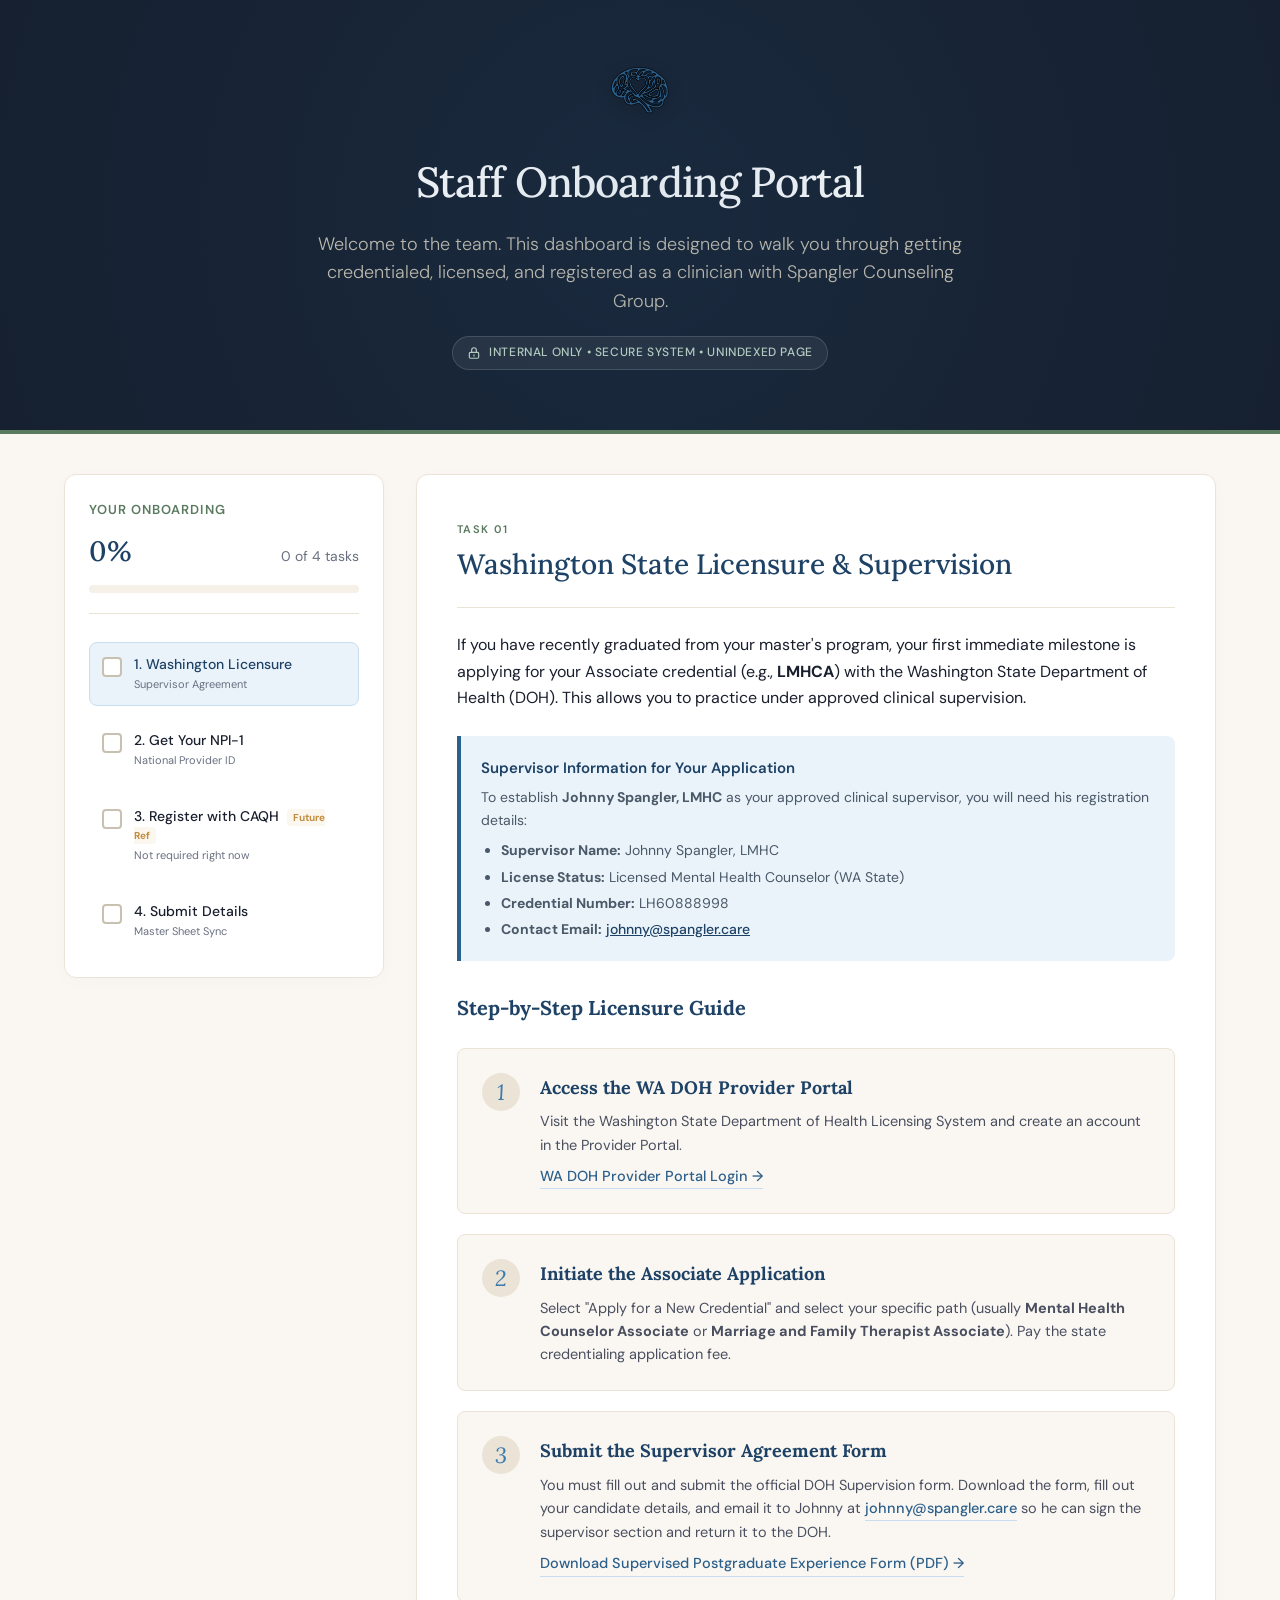
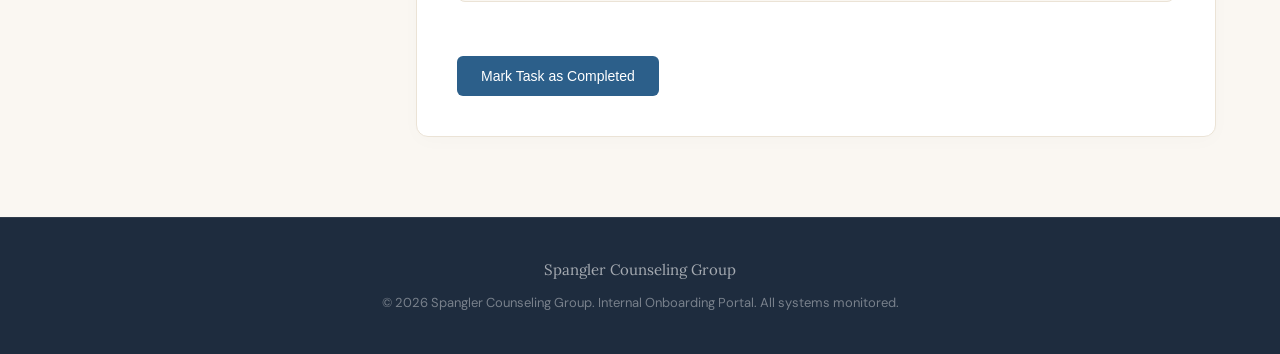
==== onboarding.html @ 7ddcc9dc "Add secure and unindexed internal staff onboarding page" ====
<!DOCTYPE html>
<html lang="en">
<head>
<meta charset="UTF-8">
<meta name="viewport" content="width=device-width, initial-scale=1.0">
<!-- Prevent search engine indexing for privacy and security -->
<meta name="robots" content="noindex, nofollow">
<title>Internal Staff Onboarding | Spangler Counseling Group</title>
<link rel="icon" type="image/png" href="js_logo_transparent.png">
<link href="https://fonts.googleapis.com/css2?family=Lora:ital,wght@0,400;0,500;0,600;1,400;1,500&family=DM+Sans:wght@300;400;500;600;700&display=swap" rel="stylesheet">
<style>
  :root {
    --blue:    #2C5F8A;
    --blue-d:  #1E4266;
    --blue-m:  #3A7AAD;
    --blue-s:  #5A96C2;
    --blue-p:  #C8DDEF;
    --blue-w:  #EAF3FA;
    --cream:   #F5F0E8;
    --cream-d: #EBE3D6;
    --ivory:   #FAF7F2;
    --sage:    #5A7A5F;
    --sage-m:  #7A9E7F;
    --sage-p:  #C4D9C6;
    --sage-w:  #EDF4EE;
    --deep:    #162030;
    --deep-m:  #1E2C3E;
    --ink:     #1A1F2E;
    --chalk:   #F0EBE0;
    --chalk-d: #C8C0B0;
    
    --success: #4E8752;
    --success-bg: #EAF2EB;
    --warning: #C28C3E;
    --warning-bg: #FCF7EE;
  }

  *, *::before, *::after { box-sizing: border-box; margin: 0; padding: 0; }
  html { scroll-behavior: smooth; }

  body {
    font-family: 'DM Sans', sans-serif;
    background: var(--ivory);
    color: var(--ink);
    line-height: 1.65;
    font-size: 16px;
    -webkit-font-smoothing: antialiased;
  }

  /* ─── HEADER ─── */
  header {
    background: var(--deep);
    color: #fff;
    padding: 60px 24px;
    text-align: center;
    position: relative;
    overflow: hidden;
    border-bottom: 4px solid var(--sage);
  }

  .header-bg {
    position: absolute;
    top: 0; left: 0; width: 100%; height: 100%;
    background: radial-gradient(circle at 50% 50%, rgba(44, 95, 138, 0.15), transparent);
    pointer-events: none;
  }

  .header-logo {
    width: 60px;
    height: 60px;
    object-fit: contain;
    margin-bottom: 20px;
    filter: drop-shadow(0 4px 8px rgba(0,0,0,0.2));
  }

  .header-title {
    font-family: 'Lora', serif;
    font-size: clamp(28px, 4vw, 42px);
    font-weight: 500;
    margin-bottom: 12px;
    letter-spacing: -0.02em;
  }

  .header-subtitle {
    font-size: clamp(15px, 2vw, 18px);
    font-weight: 300;
    color: var(--chalk-d);
    max-width: 650px;
    margin: 0 auto;
    line-height: 1.6;
  }

  .security-badge {
    display: inline-flex;
    align-items: center;
    gap: 8px;
    background: rgba(255,255,255,0.07);
    border: 1px solid rgba(255,255,255,0.15);
    padding: 6px 14px;
    border-radius: 30px;
    font-size: 12px;
    font-weight: 500;
    color: var(--sage-p);
    margin-top: 20px;
    letter-spacing: 0.05em;
  }

  /* ─── CONTAINER & GRID ─── */
  .container {
    max-width: 1200px;
    margin: 40px auto;
    padding: 0 24px;
    display: grid;
    grid-template-columns: 320px 1fr;
    gap: 32px;
    align-items: start;
  }

  /* ─── SIDEBAR / DASHBOARD ─── */
  .sidebar {
    background: #fff;
    border: 1px solid var(--cream-d);
    border-radius: 12px;
    padding: 24px;
    position: sticky;
    top: 32px;
    box-shadow: 0 4px 20px rgba(0,0,0,0.02);
  }

  .progress-section {
    margin-bottom: 28px;
    padding-bottom: 20px;
    border-bottom: 1px solid var(--cream-d);
  }

  .progress-title {
    font-size: 13px;
    font-weight: 600;
    text-transform: uppercase;
    letter-spacing: 0.08em;
    color: var(--sage);
    margin-bottom: 8px;
  }

  .progress-metrics {
    display: flex;
    justify-content: space-between;
    align-items: baseline;
    margin-bottom: 10px;
  }

  .progress-percent {
    font-size: 28px;
    font-family: 'Lora', serif;
    font-weight: 500;
    color: var(--blue-d);
  }

  .progress-ratio {
    font-size: 14px;
    color: #6A7080;
  }

  .progress-bar-container {
    height: 8px;
    background: var(--cream);
    border-radius: 4px;
    overflow: hidden;
  }

  .progress-bar-fill {
    height: 100%;
    width: 0%;
    background: var(--success);
    border-radius: 4px;
    transition: width 0.4s cubic-bezier(0.4, 0, 0.2, 1);
  }

  /* ─── CHECKLIST ITEMS ─── */
  .task-list {
    list-style: none;
    display: flex;
    flex-direction: column;
    gap: 12px;
  }

  .task-item {
    display: flex;
    align-items: flex-start;
    gap: 12px;
    padding: 12px;
    border-radius: 8px;
    cursor: pointer;
    transition: all 0.2s ease;
    border: 1px solid transparent;
  }

  .task-item:hover {
    background: var(--ivory);
    border-color: var(--cream-d);
  }

  .task-item.active {
    background: var(--blue-w);
    border-color: var(--blue-p);
  }

  .task-checkbox {
    width: 20px;
    height: 20px;
    border-radius: 4px;
    border: 2px solid var(--chalk-d);
    display: flex;
    align-items: center;
    justify-content: center;
    margin-top: 2px;
    flex-shrink: 0;
    transition: all 0.2s ease;
    background: #fff;
  }

  .task-item.completed .task-checkbox {
    background: var(--success);
    border-color: var(--success);
  }

  .task-checkbox::after {
    content: '';
    width: 5px;
    height: 9px;
    border: solid white;
    border-width: 0 2px 2px 0;
    transform: rotate(45deg) scale(0);
    transition: transform 0.2s ease;
  }

  .task-item.completed .task-checkbox::after {
    transform: rotate(45deg) scale(1);
  }

  .task-info {
    display: flex;
    flex-direction: column;
  }

  .task-name {
    font-size: 14px;
    font-weight: 500;
    color: var(--ink);
    line-height: 1.3;
  }

  .task-item.active .task-name {
    color: var(--blue-d);
  }

  .task-meta {
    font-size: 11px;
    color: #6A7080;
    margin-top: 2px;
  }

  /* ─── MAIN CONTENT ─── */
  main {
    display: flex;
    flex-direction: column;
    gap: 24px;
  }

  .content-card {
    background: #fff;
    border: 1px solid var(--cream-d);
    border-radius: 12px;
    padding: 40px;
    box-shadow: 0 4px 20px rgba(0,0,0,0.02);
    display: none;
    animation: fadeIn 0.4s ease-out;
  }

  .content-card.active {
    display: block;
  }

  @keyframes fadeIn {
    from { opacity: 0; transform: translateY(12px); }
    to { opacity: 1; transform: translateY(0); }
  }

  .card-header {
    border-bottom: 1px solid var(--cream-d);
    padding-bottom: 20px;
    margin-bottom: 24px;
  }

  .card-eyebrow {
    font-size: 11px;
    font-weight: 600;
    letter-spacing: 0.12em;
    text-transform: uppercase;
    color: var(--sage);
    margin-bottom: 8px;
  }

  .card-title {
    font-family: 'Lora', serif;
    font-size: 28px;
    font-weight: 500;
    color: var(--blue-d);
  }

  .btn-complete-task {
    display: inline-flex;
    align-items: center;
    gap: 8px;
    background: var(--blue);
    color: white;
    border: none;
    padding: 12px 24px;
    border-radius: 6px;
    font-size: 14px;
    font-weight: 500;
    cursor: pointer;
    transition: all 0.2s ease;
    margin-top: 30px;
  }

  .btn-complete-task:hover {
    background: var(--blue-d);
  }

  .btn-complete-task.completed {
    background: var(--success);
  }

  /* ─── BLOCKS & ALERTS ─── */
  .alert-box {
    background: var(--warning-bg);
    border-left: 4px solid var(--warning);
    padding: 20px;
    border-radius: 0 8px 8px 0;
    margin: 24px 0;
  }

  .alert-title {
    font-size: 15px;
    font-weight: 600;
    color: var(--blue-d);
    margin-bottom: 6px;
    display: flex;
    align-items: center;
    gap: 8px;
  }

  .alert-body {
    font-size: 14px;
    color: #5A6070;
    line-height: 1.6;
  }

  .info-box {
    background: var(--blue-w);
    border-left: 4px solid var(--blue);
    padding: 20px;
    border-radius: 0 8px 8px 0;
    margin: 24px 0;
  }

  .info-title {
    font-size: 15px;
    font-weight: 600;
    color: var(--blue-d);
    margin-bottom: 6px;
  }

  .info-body {
    font-size: 14px;
    color: #4A5868;
    line-height: 1.6;
  }

  /* ─── STEP BY STEP GUIDES ─── */
  .guide-step-list {
    margin: 24px 0;
    display: flex;
    flex-direction: column;
    gap: 20px;
  }

  .guide-step {
    display: flex;
    gap: 20px;
    background: var(--ivory);
    border: 1px solid var(--cream-d);
    padding: 24px;
    border-radius: 8px;
  }

  .guide-num {
    font-family: 'Lora', serif;
    font-size: 22px;
    font-style: italic;
    color: var(--blue-m);
    line-height: 1;
    background: var(--cream-d);
    width: 38px;
    height: 38px;
    border-radius: 50%;
    display: flex;
    align-items: center;
    justify-content: center;
    flex-shrink: 0;
  }

  .guide-content h4 {
    font-family: 'Lora', serif;
    font-size: 18px;
    color: var(--blue-d);
    margin-bottom: 8px;
  }

  .guide-content p {
    font-size: 14.5px;
    color: #4A4F60;
    line-height: 1.6;
  }

  .guide-content ul {
    margin-top: 10px;
    margin-left: 20px;
    font-size: 14px;
    color: #4A4F60;
    display: flex;
    flex-direction: column;
    gap: 4px;
  }

  .external-link {
    display: inline-flex;
    align-items: center;
    gap: 4px;
    color: var(--blue);
    font-weight: 500;
    text-decoration: none;
    border-bottom: 1px solid var(--blue-p);
    transition: all 0.2s ease;
  }

  .external-link:hover {
    color: var(--blue-d);
    border-color: var(--blue-d);
  }

  /* ─── CREDENTIALS FORM ─── */
  .onboarding-form {
    display: flex;
    flex-direction: column;
    gap: 20px;
    max-width: 600px;
    margin-top: 24px;
  }

  .form-group {
    display: flex;
    flex-direction: column;
    gap: 6px;
  }

  .form-group label {
    font-size: 12px;
    font-weight: 600;
    text-transform: uppercase;
    letter-spacing: 0.06em;
    color: var(--sage);
  }

  .form-group input {
    background: var(--ivory);
    border: 1px solid var(--cream-d);
    border-radius: 6px;
    padding: 12px 16px;
    font-family: 'DM Sans', sans-serif;
    font-size: 15px;
    color: var(--ink);
    outline: none;
    transition: all 0.2s ease;
  }

  .form-group input:focus {
    border-color: var(--blue);
    background: #fff;
    box-shadow: 0 0 0 3px rgba(44, 95, 138, 0.08);
  }

  .form-group input::placeholder {
    color: #A0A5B5;
  }

  .submit-btn {
    background: var(--blue);
    color: white;
    border: none;
    padding: 14px 28px;
    border-radius: 6px;
    font-size: 15px;
    font-weight: 600;
    cursor: pointer;
    transition: background 0.2s ease;
    align-self: flex-start;
    margin-top: 10px;
  }

  .submit-btn:hover {
    background: var(--blue-d);
  }

  .submit-btn:disabled {
    opacity: 0.6;
    cursor: not-allowed;
  }

  .form-note {
    font-size: 12px;
    color: #6A7080;
    margin-top: 4px;
    line-height: 1.5;
  }

  /* ─── FOOTER ─── */
  footer {
    background: var(--deep-m);
    color: rgba(255,255,255,0.4);
    padding: 40px 24px;
    text-align: center;
    border-top: 1px solid rgba(255,255,255,0.08);
    margin-top: 80px;
    font-size: 13px;
  }

  /* ─── RESPONSIVE ─── */
  @media (max-width: 900px) {
    .container {
      grid-template-columns: 1fr;
    }
    .sidebar {
      position: relative;
      top: 0;
    }
  }

  @media (max-width: 600px) {
    .content-card {
      padding: 24px;
    }
    .guide-step {
      flex-direction: column;
      gap: 12px;
    }
    .guide-num {
      width: 32px;
      height: 32px;
      font-size: 18px;
    }
  }
</style>
</head>
<body>

<!-- ─── HEADER ─── -->
<header>
  <div class="header-bg"></div>
  <a href="index.html" style="text-decoration:none; display:inline-block;">
    <img class="header-logo" src="js_logo_transparent_outlined.png" alt="Spangler Counseling Group Logo">
  </a>
  <h1 class="header-title">Staff Onboarding Portal</h1>
  <p class="header-subtitle">Welcome to the team. This dashboard is designed to walk you through getting credentialed, licensed, and registered as a clinician with Spangler Counseling Group.</p>
  <div class="security-badge">
    <svg style="width: 14px; height: 14px;" fill="none" stroke="currentColor" viewBox="0 0 24 24" xmlns="http://www.w3.org/2000/svg">
      <path stroke-linecap="round" stroke-linejoin="round" stroke-width="2" d="M12 15v2m-6 4h12a2 2 0 002-2v-6a2 2 0 00-2-2H6a2 2 0 00-2 2v6a2 2 0 002 2zm10-10V7a4 4 0 00-8 0v4h8z"></path>
    </svg>
    INTERNAL ONLY • SECURE SYSTEM • UNINDEXED PAGE
  </div>
</header>

<!-- ─── CONTAINER ─── -->
<div class="container">

  <!-- ─── SIDEBAR / CHECKLIST ─── -->
  <aside class="sidebar">
    <div class="progress-section">
      <h3 class="progress-title">Your Onboarding</h3>
      <div class="progress-metrics">
        <span class="progress-percent" id="progress-percent">0%</span>
        <span class="progress-ratio" id="progress-ratio">0 of 4 tasks</span>
      </div>
      <div class="progress-bar-container">
        <div class="progress-bar-fill" id="progress-bar-fill"></div>
      </div>
    </div>

    <ul class="task-list">
      <li class="task-item active" id="task-item-1" onclick="switchTab(1)">
        <div class="task-checkbox"></div>
        <div class="task-info">
          <span class="task-name">1. Washington Licensure</span>
          <span class="task-meta">Supervisor Agreement</span>
        </div>
      </li>
      <li class="task-item" id="task-item-2" onclick="switchTab(2)">
        <div class="task-checkbox"></div>
        <div class="task-info">
          <span class="task-name">2. Get Your NPI-1</span>
          <span class="task-meta">National Provider ID</span>
        </div>
      </li>
      <li class="task-item" id="task-item-3" onclick="switchTab(3)">
        <div class="task-checkbox"></div>
        <div class="task-info">
          <span class="task-name">3. Register with CAQH <span style="font-size: 10px; color: var(--warning); font-weight: bold; background: var(--warning-bg); padding: 2px 6px; border-radius: 4px; margin-left: 4px;">Future Ref</span></span>
          <span class="task-meta">Not required right now</span>
        </div>
      </li>
      <li class="task-item" id="task-item-4" onclick="switchTab(4)">
        <div class="task-checkbox"></div>
        <div class="task-info">
          <span class="task-name">4. Submit Details</span>
          <span class="task-meta">Master Sheet Sync</span>
        </div>
      </li>
    </ul>
  </aside>

  <!-- ─── MAIN CONTENT CARDS ─── -->
  <main>
    
    <!-- CARD 1: WASHINGTON STATE LICENSURE -->
    <section class="content-card active" id="content-card-1">
      <div class="card-header">
        <span class="card-eyebrow">Task 01</span>
        <h2 class="card-title">Washington State Licensure & Supervision</h2>
      </div>

      <p style="margin-bottom: 20px;">If you have recently graduated from your master's program, your first immediate milestone is applying for your Associate credential (e.g., <strong>LMHCA</strong>) with the Washington State Department of Health (DOH). This allows you to practice under approved clinical supervision.</p>

      <div class="info-box">
        <h4 class="info-title">Supervisor Information for Your Application</h4>
        <div class="info-body">
          <p style="margin-bottom: 8px;">To establish <strong>Johnny Spangler, LMHC</strong> as your approved clinical supervisor, you will need his registration details:</p>
          <ul style="margin-left: 20px; display: flex; flex-direction: column; gap: 4px;">
            <li><strong>Supervisor Name:</strong> Johnny Spangler, LMHC</li>
            <li><strong>License Status:</strong> Licensed Mental Health Counselor (WA State)</li>
            <li><strong>Credential Number:</strong> LH60888998</li>
            <li><strong>Contact Email:</strong> <a href="mailto:johnny@spangler.care" style="color: var(--blue-d); font-weight: 500;">johnny@spangler.care</a></li>
          </ul>
        </div>
      </div>

      <h3 style="font-family: 'Lora', serif; font-size: 20px; margin-top: 30px; margin-bottom: 12px; color: var(--blue-d);">Step-by-Step Licensure Guide</h3>
      
      <div class="guide-step-list">
        <div class="guide-step">
          <div class="guide-num">1</div>
          <div class="guide-content">
            <h4>Access the WA DOH Provider Portal</h4>
            <p>Visit the Washington State Department of Health Licensing System and create an account in the Provider Portal.</p>
            <p style="margin-top: 8px;"><a href="https://fortress.wa.gov/doh/providerportal/" target="_blank" class="external-link">WA DOH Provider Portal Login &rarr;</a></p>
          </div>
        </div>

        <div class="guide-step">
          <div class="guide-num">2</div>
          <div class="guide-content">
            <h4>Initiate the Associate Application</h4>
            <p>Select "Apply for a New Credential" and select your specific path (usually <strong>Mental Health Counselor Associate</strong> or <strong>Marriage and Family Therapist Associate</strong>). Pay the state credentialing application fee.</p>
          </div>
        </div>

        <div class="guide-step">
          <div class="guide-num">3</div>
          <div class="guide-content">
            <h4>Submit the Supervisor Agreement Form</h4>
            <p>You must fill out and submit the official DOH Supervision form. Download the form, fill out your candidate details, and email it to Johnny at <a href="mailto:johnny@spangler.care" class="external-link">johnny@spangler.care</a> so he can sign the supervisor section and return it to the DOH.</p>
            <p style="margin-top: 8px;"><a href="https://www.doh.wa.gov/Portals/1/Documents/Pubs/670137.pdf" target="_blank" class="external-link">Download Supervised Postgraduate Experience Form (PDF) &rarr;</a></p>
          </div>
        </div>
      </div>

      <button class="btn-complete-task" onclick="toggleTaskCompletion(1)" id="btn-complete-1">Mark Task as Completed</button>
    </section>

    <!-- CARD 2: GET YOUR NPI-1 -->
    <section class="content-card" id="content-card-2">
      <div class="card-header">
        <span class="card-eyebrow">Task 02</span>
        <h2 class="card-title">Applying for your NPI-1 Number</h2>
      </div>

      <p style="margin-bottom: 20px;">The <strong>National Provider Identifier (NPI)</strong> is a unique 10-digit identification number issued by the federal government (CMS) to healthcare providers. As an individual therapist, you need an <strong>NPI Type 1 (Individual)</strong> number. This number stays with you throughout your entire career and is required by HIPAA for all insurance billing, records, and credentialing systems.</p>

      <div class="alert-box">
        <h4 class="alert-title">
          <svg style="width: 18px; height: 18px; color: var(--warning);" fill="none" stroke="currentColor" viewBox="0 0 24 24" xmlns="http://www.w3.org/2000/svg">
            <path stroke-linecap="round" stroke-linejoin="round" stroke-width="2" d="M12 9v2m0 4h.01m-6.938 4h13.856c1.54 0 2.502-1.667 1.732-3L13.732 4c-.77-1.333-2.694-1.333-3.464 0L3.34 16c-.77 1.333.192 3 1.732 3z"></path>
          </svg>
          Taxonomy Code for Mental Health Associates
        </h4>
        <p class="alert-body">During the application, you will be asked to select your Provider Taxonomy. For most graduates entering associate counseling, the standard taxonomy code is <strong>101YM0800X</strong> (Mental Health Counselor) or <strong>106H00000X</strong> (Marriage & Family Therapist).</p>
      </div>

      <h3 style="font-family: 'Lora', serif; font-size: 20px; margin-top: 30px; margin-bottom: 12px; color: var(--blue-d);">Step-by-Step NPI-1 Guide</h3>
      
      <div class="guide-step-list">
        <div class="guide-step">
          <div class="guide-num">1</div>
          <div class="guide-content">
            <h4>Create an NPPES Account</h4>
            <p>Visit the National Plan and Provider Enumeration System (NPPES) website. Create an I&A (Identity & Access) account to login.</p>
            <p style="margin-top: 8px;"><a href="https://nppes.cms.hhs.gov/" target="_blank" class="external-link">Go to the NPPES Portal &rarr;</a></p>
          </div>
        </div>

        <div class="guide-step">
          <div class="guide-num">2</div>
          <div class="guide-content">
            <h4>Apply for an Individual NPI</h4>
            <p>Select "Apply for an NPI for myself (Type 1 Individual Provider)". Follow the application pages: enter your legal name, social security number, contact details, and graduation/practice location.</p>
          </div>
        </div>

        <div class="guide-step">
          <div class="guide-num">3</div>
          <div class="guide-content">
            <h4>Enter Practice Information & Taxonomy</h4>
            <p>Use your residential or private office address for mailing details. Select the appropriate Counselor/Therapist taxonomy code and link it to your pending or active Washington state license.</p>
          </div>
        </div>

        <div class="guide-step">
          <div class="guide-num">4</div>
          <div class="guide-content">
            <h4>Receive & Save Your NPI-1</h4>
            <p>Once submitted, CMS usually issues your 10-digit NPI via email within 24 to 48 hours. Keep this email safe, as you will need to input the NPI on Task 4.</p>
          </div>
        </div>
      </div>

      <button class="btn-complete-task" onclick="toggleTaskCompletion(2)" id="btn-complete-2">Mark Task as Completed</button>
    </section>

    <!-- CARD 3: REGISTER WITH CAQH -->
    <section class="content-card" id="content-card-3">
      <div class="card-header">
        <span class="card-eyebrow" style="color: var(--warning); font-weight: bold;">Task 03 • FUTURE REFERENCE ONLY</span>
        <h2 class="card-title">Setting Up Your CAQH ProView Profile <span style="font-size: 14px; color: var(--warning); background: var(--warning-bg); border: 1px solid var(--warning); padding: 4px 10px; border-radius: 20px; font-family: 'DM Sans', sans-serif; font-weight: 600; vertical-align: middle; margin-left: 8px;">Not Required Yet</span></h2>
      </div>

      <div class="alert-box" style="margin-top: 0; background: var(--warning-bg); border-left: 4px solid var(--warning);">
        <h4 class="alert-title" style="color: var(--blue-d);">
          <svg style="width: 18px; height: 18px; color: var(--warning);" fill="none" stroke="currentColor" viewBox="0 0 24 24" xmlns="http://www.w3.org/2000/svg">
            <path stroke-linecap="round" stroke-linejoin="round" stroke-width="2" d="M13 16h-1v-4h-1m1-4h.01M21 12a9 9 0 11-18 0 9 9 0 0118 0z"></path>
          </svg>
          Important Note: Not Required for Onboarding Right Now
        </h4>
        <p class="alert-body" style="font-weight: 500;">
          Spangler Counseling Group is <strong>not currently set up to accept commercial insurance</strong>. Consequently, registering with CAQH is <strong>not required</strong> to start your employment and is provided here purely for future reference. You do not need to perform these steps today.
        </p>
      </div>

      <p style="margin-bottom: 20px;">When the practice expands to accept insurance panels in the future, <strong>CAQH (Council for Affordable Quality Healthcare)</strong> will be used as our secure online database for credentialing. It allows you to enter your background, transcripts, licenses, and references once, which insurance carriers then use to verify your credentials.</p>

      <div class="info-box">
        <h4 class="info-title">Why CAQH Will Be Used in the Future</h4>
        <p class="info-body">When we transition to an insurance model, we will use your CAQH profile to add you to panels (such as Premera, Regence, Kaiser, and Optum). We are keeping this guide here so you have a seamless, step-by-step walkthrough ready to go when that day comes.</p>
      </div>

      <h3 style="font-family: 'Lora', serif; font-size: 20px; margin-top: 30px; margin-bottom: 12px; color: var(--blue-d);">Future Reference: Step-by-Step CAQH Setup</h3>
      
      <div class="guide-step-list">
        <div class="guide-step">
          <div class="guide-num">1</div>
          <div class="guide-content">
            <h4>Register for a CAQH ProView Account</h4>
            <p>Register as a new provider on the CAQH ProView portal. You will need your active State License Number or your newly received NPI-1 to initialize registration.</p>
            <p style="margin-top: 8px;"><a href="https://proview.caqh.org/" target="_blank" class="external-link">Go to CAQH ProView Portal &rarr;</a></p>
          </div>
        </div>

        <div class="guide-step">
          <div class="guide-num">2</div>
          <div class="guide-content">
            <h4>Complete the Core Profile Modules</h4>
            <p>Fill out all biographical details, clinical education history, active licenses, insurance certifications, and CV details. This is detailed and can take up to an hour.</p>
          </div>
        </div>

        <div class="guide-step">
          <div class="guide-num">3</div>
          <div class="guide-content">
            <h4>Upload Required Documents</h4>
            <p>Upload clean PDF copies of your graduation diploma/transcripts, Washington State associate counselor license certificate, professional liability insurance certificate, and a signed W9 form.</p>
          </div>
        </div>

        <div class="guide-step">
          <div class="guide-num">4</div>
          <div class="guide-content">
            <h4>Authorize Spangler Counseling Group</h4>
            <p>Navigate to the "Authorize" tab within your CAQH dashboard. Make sure you set permissions to **Global Authorization** or specifically search and authorize **Spangler Counseling Group** so we can access your credentials for paneling.</p>
          </div>
        </div>
      </div>

      <button class="btn-complete-task" onclick="toggleTaskCompletion(3)" id="btn-complete-3">Mark Task as Completed</button>
    </section>

    <!-- CARD 4: SUBMIT DETAILS FORM -->
    <section class="content-card" id="content-card-4">
      <div class="card-header">
        <span class="card-eyebrow">Task 04</span>
        <h2 class="card-title">Submit Onboarding Credentials</h2>
      </div>

      <p style="margin-bottom: 20px;">Once you have completed your state licensure, received your 10-digit NPI-1 number, and activated your CAQH ProView profile, submit the secure form below. This will automatically synchronize your credentials into our private Master Google Sheet and alert Johnny to begin the paneling process.</p>

      <form class="onboarding-form" id="scg-onboarding-form" method="POST" action="https://script.google.com/macros/s/AKfycbzWDhfYhBp_wqY8pS34EWLqQmq2_DiiFU0PKb_RvD40ob7PkkZTkLEq3wqzoT3qkLE/exec" target="hidden_iframe">
        <!-- Hidden iframe to capture redirect and run smooth feedback -->
        <iframe name="hidden_iframe" id="hidden_iframe" style="display:none;"></iframe>
        
        <!-- Standard inputs mapping gracefully to Google Sheet fields -->
        <input type="hidden" name="role" value="Onboarding">
        <input type="hidden" name="who" value="Staff Member">
        
        <div style="display: grid; grid-template-columns: 1fr 1fr; gap: 16px;">
          <div class="form-group">
            <label for="fname">First Name</label>
            <input type="text" id="fname" name="fname" placeholder="Your first name" required>
          </div>
          <div class="form-group">
            <label for="lname">Last Name</label>
            <input type="text" id="lname" name="lname" placeholder="Your last name" required>
          </div>
        </div>

        <div style="display: grid; grid-template-columns: 1fr 1fr; gap: 16px;">
          <div class="form-group">
            <label for="email">Internal Email</label>
            <input type="email" id="email" name="email" placeholder="name@spangler.care" required>
          </div>
          <div class="form-group">
            <label for="phone">Phone Number</label>
            <input type="tel" id="phone" name="phone" placeholder="(206) 000-0000" required>
          </div>
        </div>

        <div class="form-group">
          <label for="license_num">Washington State License / Credential Number</label>
          <input type="text" id="license_num" name="license_num" placeholder="e.g. MC61234567" required>
        </div>

        <div style="display: grid; grid-template-columns: 1fr 1fr; gap: 16px;">
          <div class="form-group">
            <label for="npi_num">NPI-1 Number (10 digits)</label>
            <input type="text" id="npi_num" name="npi_num" placeholder="e.g. 1982736450" pattern="\d{10}" title="NPI-1 must be exactly 10 digits" required>
          </div>
          <div class="form-group">
            <label for="caqh_num">CAQH Number (8 digits) — <span style="color: var(--warning); text-transform: none;">Optional / Future Ref</span></label>
            <input type="text" id="caqh_num" name="caqh_num" placeholder="e.g. 10293847 (Leave blank if none)" pattern="\d{8}" title="CAQH Number must be exactly 8 digits">
          </div>
        </div>

        <!-- Packed payload field sent to message column so existing standard sheet columns parse it natively -->
        <input type="hidden" id="message" name="message" value="">

        <button class="submit-btn" type="submit" id="submit-btn">Submit Credentials Form</button>
        <p class="form-note">By submitting, you certify that the information provided is accurate. Leave the CAQH field blank as we are not currently set up to take insurance.</p>
      </form>
    </section>

  </main>
</div>

<!-- ─── FOOTER ─── -->
<footer>
  <p style="font-family:'Lora',serif; font-size:15px; color:rgba(255,255,255,0.6); margin-bottom:10px;">Spangler Counseling Group</p>
  <p>&copy; 2026 Spangler Counseling Group. Internal Onboarding Portal. All systems monitored.</p>
</footer>

<script>
  // Onboarding Checklist State
  const tasks = {
    1: false,
    2: false,
    3: false,
    4: false
  };

  // Load state from local storage if available
  document.addEventListener('DOMContentLoaded', () => {
    const savedState = localStorage.getItem('scg_onboarding_tasks');
    if (savedState) {
      const parsed = JSON.parse(savedState);
      Object.keys(parsed).forEach(key => {
        tasks[key] = parsed[key];
        updateTaskUI(parseInt(key));
      });
      updateProgressBar();
    }
  });

  // Switch between tabs
  function switchTab(tabIndex) {
    document.querySelectorAll('.task-item').forEach(item => item.classList.remove('active'));
    document.querySelectorAll('.content-card').forEach(card => card.classList.remove('active'));

    document.getElementById(`task-item-${tabIndex}`).classList.add('active');
    document.getElementById(`content-card-${tabIndex}`).classList.add('active');
    
    // Smooth scroll to top of card on smaller devices
    if (window.innerWidth <= 900) {
      document.getElementById(`content-card-${tabIndex}`).scrollIntoView({ behavior: 'smooth', block: 'start' });
    }
  }

  // Toggle Task Completion State
  function toggleTaskCompletion(index) {
    tasks[index] = !tasks[index];
    localStorage.setItem('scg_onboarding_tasks', JSON.stringify(tasks));
    
    updateTaskUI(index);
    updateProgressBar();

    // Auto-advance to the next task to keep them moving
    if (tasks[index] && index < 4) {
      setTimeout(() => {
        switchTab(index + 1);
      }, 600);
    }
  }

  function updateTaskUI(index) {
    const taskItem = document.getElementById(`task-item-${index}`);
    const btn = document.getElementById(`btn-complete-${index}`);

    if (tasks[index]) {
      taskItem.classList.add('completed');
      if (btn) {
        btn.textContent = 'Task Completed ✓';
        btn.classList.add('completed');
      }
    } else {
      taskItem.classList.remove('completed');
      if (btn) {
        btn.textContent = 'Mark Task as Completed';
        btn.classList.remove('completed');
      }
    }
  }

  // Update dynamic progress tracking dashboard
  function updateProgressBar() {
    const total = Object.keys(tasks).length;
    const completed = Object.values(tasks).filter(Boolean).length;
    const percentage = Math.round((completed / total) * 100);

    document.getElementById('progress-percent').textContent = `${percentage}%`;
    document.getElementById('progress-ratio').textContent = `${completed} of ${total} tasks`;
    document.getElementById('progress-bar-fill').style.width = `${percentage}%`;
  }

  // Premium Form Submission Handling via Hidden Iframe (Timed Transition)
  document.getElementById('scg-onboarding-form').addEventListener('submit', function(e) {
    const form = this;
    const btn = document.getElementById('submit-btn');

    // Build standard packed string inside the 'message' field so it is recorded in the spreadsheet
    const license = document.getElementById('license_num').value;
    const npi = document.getElementById('npi_num').value;
    const caqh = document.getElementById('caqh_num').value;
    document.getElementById('message').value = `ONBOARDING DETAILS: License Number: ${license} | NPI-1: ${npi} | CAQH Number: ${caqh}`;

    btn.disabled = true;
    btn.textContent = 'Submitting Credentials...';
    btn.style.opacity = '0.7';

    // Transition UI to elegant success message after 1.5 seconds
    setTimeout(function() {
      // Mark task 4 as complete automatically
      tasks[4] = true;
      localStorage.setItem('scg_onboarding_tasks', JSON.stringify(tasks));
      updateTaskUI(4);
      updateProgressBar();

      form.innerHTML = `
        <div style="text-align: center; padding: 40px 10px; color: var(--blue-d); display: flex; flex-direction: column; align-items: center; justify-content: center; min-height: 380px; animation: fadeIn 0.4s ease-out;">
          <svg style="width: 64px; height: 64px; margin-bottom: 24px; color: var(--success);" fill="none" stroke="currentColor" viewBox="0 0 24 24" xmlns="http://www.w3.org/2000/svg">
            <path stroke-linecap="round" stroke-linejoin="round" stroke-width="1.5" d="M9 12l2 2 4-4m6 2a9 9 0 11-18 0 9 9 0 0118 0z"></path>
          </svg>
          <h3 style="font-family: 'Lora', serif; font-size: 26px; font-weight: 500; margin-bottom: 16px;">Credentials Synchronized</h3>
          <p style="font-size: 15px; line-height: 1.7; color: #5A6070; max-width: 380px; margin-bottom: 24px;">Your details (License, NPI-1, and CAQH Number) have been securely saved to the Master Google Sheet. Johnny will begin the credentialing panels for you shortly.</p>
          <button onclick="window.location.reload();" class="btn-complete-task" style="margin-top: 0; background: var(--sage);">View Checklist</button>
        </div>
      `;
    }, 1500);
  });
</script>

</body>
</html>
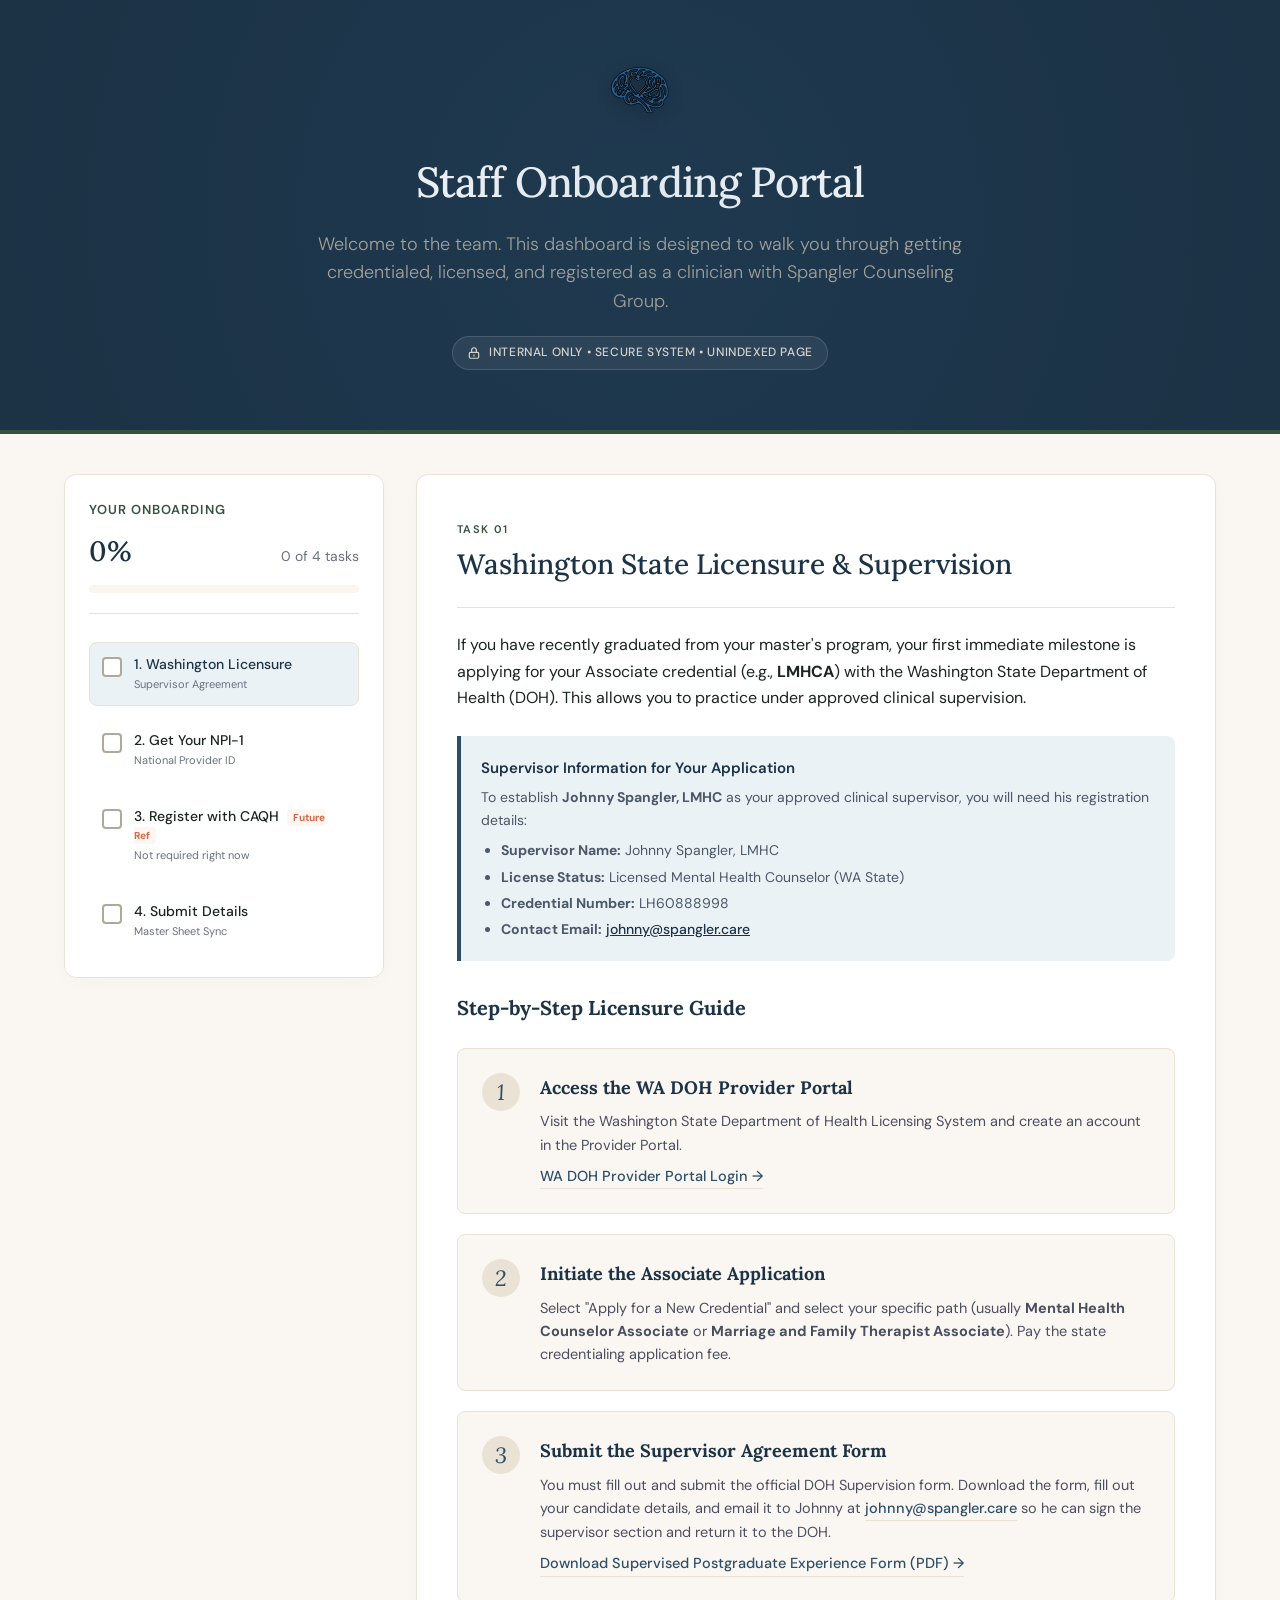
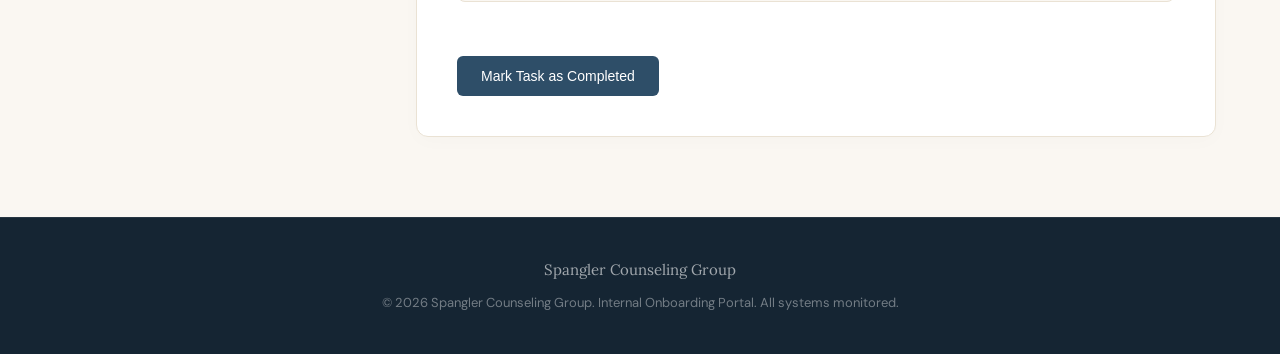
==== commit 00d519db: "Implement Grounded & Complicated color branding redesign" ====
--- a/onboarding.html
+++ b/onboarding.html
@@ -10,29 +10,47 @@
 <link href="https://fonts.googleapis.com/css2?family=Lora:ital,wght@0,400;0,500;0,600;1,400;1,500&family=DM+Sans:wght@300;400;500;600;700&display=swap" rel="stylesheet">
 <style>
   :root {
-    --blue:    #2C5F8A;
-    --blue-d:  #1E4266;
-    --blue-m:  #3A7AAD;
-    --blue-s:  #5A96C2;
-    --blue-p:  #C8DDEF;
-    --blue-w:  #EAF3FA;
-    --cream:   #F5F0E8;
-    --cream-d: #EBE3D6;
-    --ivory:   #FAF7F2;
-    --sage:    #5A7A5F;
-    --sage-m:  #7A9E7F;
-    --sage-p:  #C4D9C6;
-    --sage-w:  #EDF4EE;
-    --deep:    #162030;
-    --deep-m:  #1E2C3E;
-    --ink:     #1A1F2E;
-    --chalk:   #F0EBE0;
-    --chalk-d: #C8C0B0;
+    /* Grounded Base Tones */
+    --cream:          #FAF6EE;
+    --cream-d:        #EAE2D4;
+    --ivory:          #FAF7F2;
+    --ink:            #1A2421;
     
-    --success: #4E8752;
-    --success-bg: #EAF2EB;
-    --warning: #C28C3E;
-    --warning-bg: #FCF7EE;
+    /* Earthy Greens & Blues */
+    --forest-green:   #34533D;
+    --forest-green-d: #223A2A;
+    --forest-green-l: #EDF3EF;
+    --earth-blue:     #2E4E68;
+    --earth-blue-d:   #1C3245;
+    --earth-blue-l:   #EBF2F6;
+    
+    /* Complexity Accents */
+    --accent-orange:  #D66847;
+    --accent-yellow:  #E8A331;
+    --accent-purple:  #6E5075;
+    --accent-green:   #5FA233;
+    
+    /* Compatibility variables for onboarding.html */
+    --blue:           var(--earth-blue);
+    --blue-d:         var(--earth-blue-d);
+    --blue-m:         var(--earth-blue);
+    --blue-s:         var(--accent-yellow);
+    --blue-p:         var(--cream-d);
+    --blue-w:         var(--earth-blue-l);
+    --sage:           var(--forest-green);
+    --sage-m:         #4B6B54;
+    --sage-p:         var(--cream-d);
+    --sage-w:         var(--forest-green-l);
+    --deep:           var(--earth-blue-d);
+    --deep-m:         #152533;
+    --chalk:          var(--cream);
+    --chalk-d:        #B0A89A;
+    
+    /* Onboarding status cues */
+    --success:        var(--forest-green);
+    --success-bg:     var(--forest-green-l);
+    --warning:        var(--accent-orange);
+    --warning-bg:     #FDF6F3;
   }
 
   *, *::before, *::after { box-sizing: border-box; margin: 0; padding: 0; }
@@ -826,28 +844,18 @@
         <iframe name="hidden_iframe" id="hidden_iframe" style="display:none;"></iframe>
         
         <!-- Standard inputs mapping gracefully to Google Sheet fields -->
+        <input type="hidden" name="formType" value="onboarding">
         <input type="hidden" name="role" value="Onboarding">
         <input type="hidden" name="who" value="Staff Member">
         
         <div style="display: grid; grid-template-columns: 1fr 1fr; gap: 16px;">
           <div class="form-group">
-            <label for="fname">First Name</label>
-            <input type="text" id="fname" name="fname" placeholder="Your first name" required>
-          </div>
-          <div class="form-group">
-            <label for="lname">Last Name</label>
-            <input type="text" id="lname" name="lname" placeholder="Your last name" required>
-          </div>
-        </div>
-
-        <div style="display: grid; grid-template-columns: 1fr 1fr; gap: 16px;">
+            <label for="fullName">Full Name</label>
+            <input type="text" id="fullName" name="fullName" placeholder="Your full name" required>
+          </div>
           <div class="form-group">
             <label for="email">Internal Email</label>
             <input type="email" id="email" name="email" placeholder="name@spangler.care" required>
-          </div>
-          <div class="form-group">
-            <label for="phone">Phone Number</label>
-            <input type="tel" id="phone" name="phone" placeholder="(206) 000-0000" required>
           </div>
         </div>
 
@@ -975,7 +983,8 @@
     const license = document.getElementById('license_num').value;
     const npi = document.getElementById('npi_num').value;
     const caqh = document.getElementById('caqh_num').value;
-    document.getElementById('message').value = `ONBOARDING DETAILS: License Number: ${license} | NPI-1: ${npi} | CAQH Number: ${caqh}`;
+    const name = document.getElementById('fullName').value;
+    document.getElementById('message').value = `ONBOARDING DETAILS: Full Name: ${name} | License Number: ${license} | NPI-1: ${npi} | CAQH Number: ${caqh}`;
 
     btn.disabled = true;
     btn.textContent = 'Submitting Credentials...';
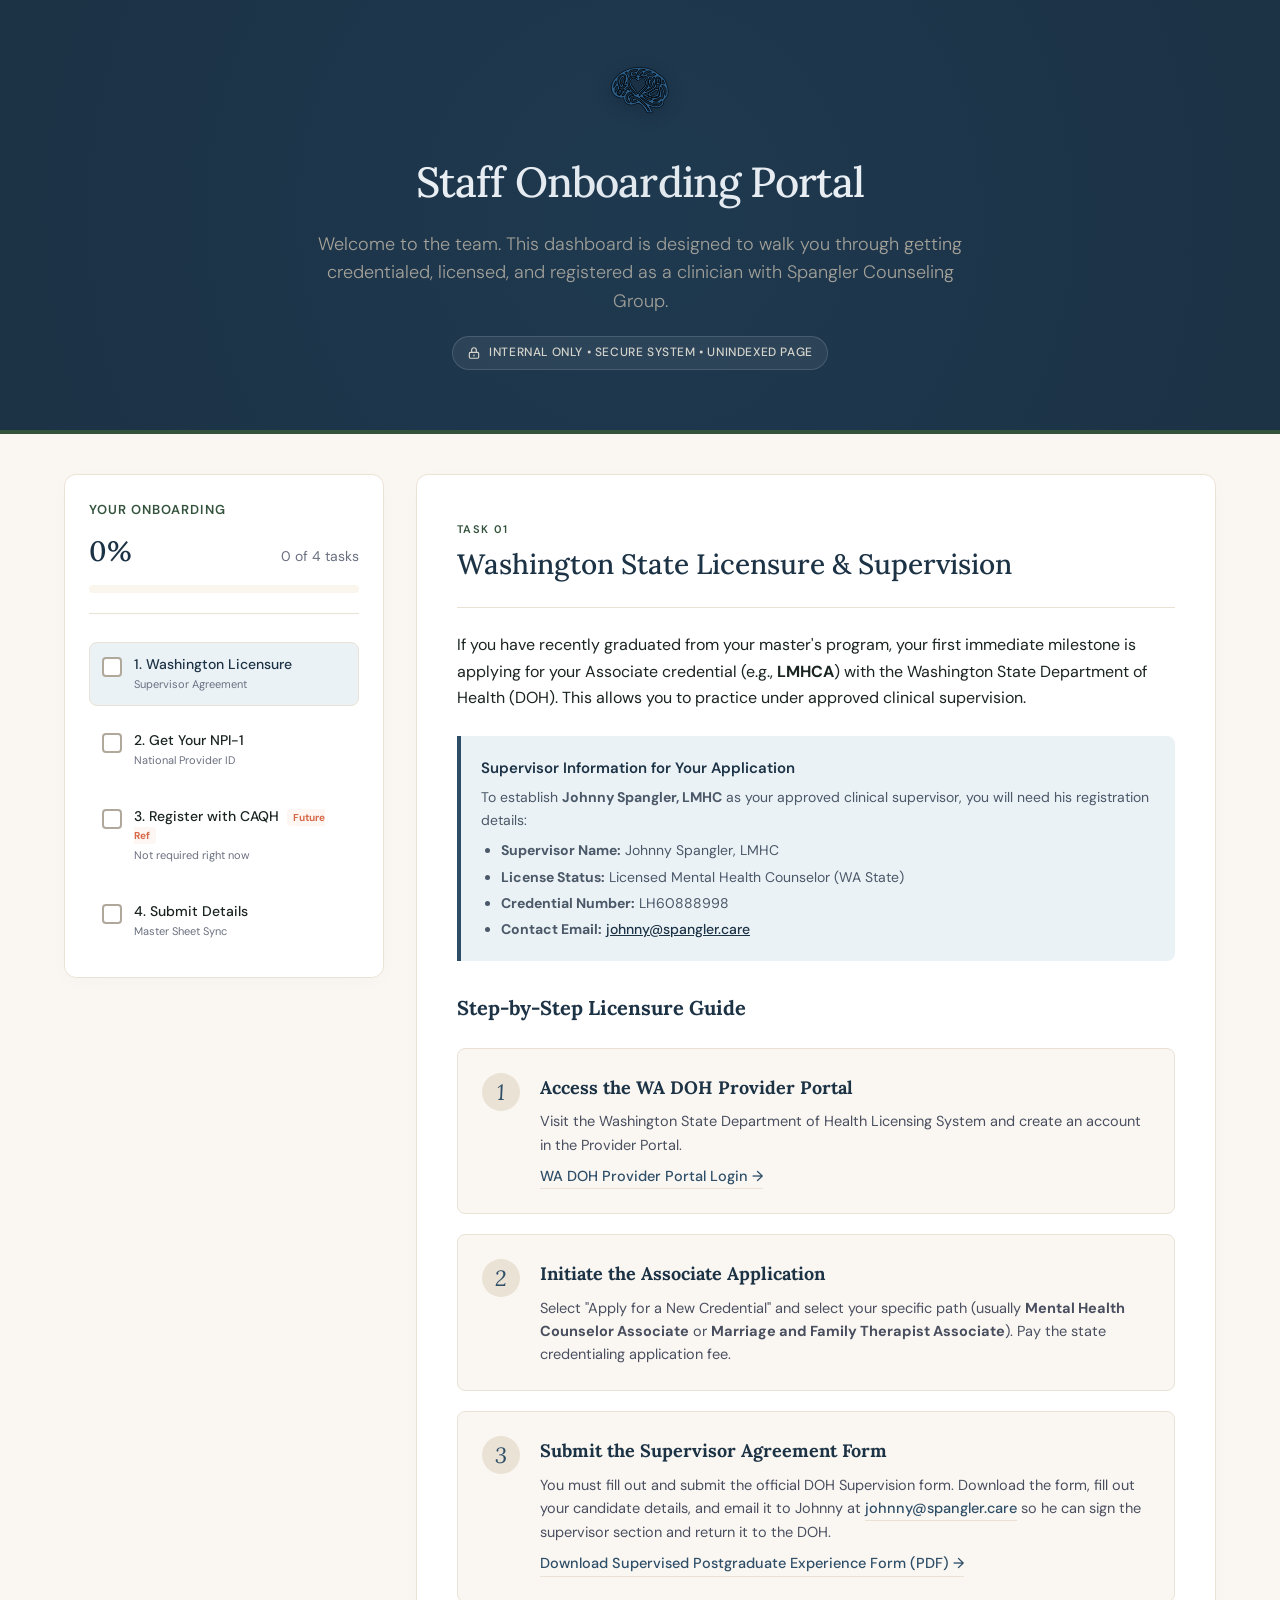
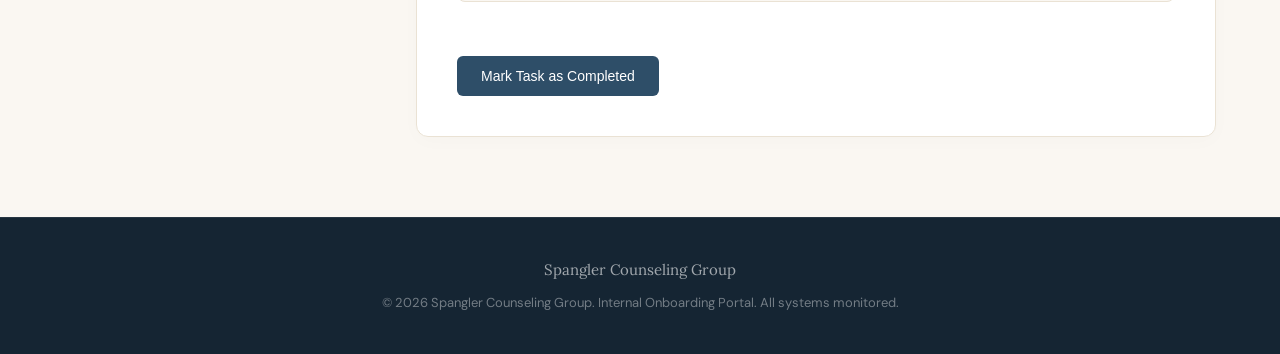
==== commit 16e88a9f: "Add scroll-reactive branching streams canvas animations on margins" ====
--- a/onboarding.html
+++ b/onboarding.html
@@ -579,9 +579,21 @@
       font-size: 18px;
     }
   }
+
+  canvas#scroll-canvas {
+    position: fixed;
+    top: 0;
+    left: 0;
+    width: 100vw;
+    height: 100vh;
+    z-index: -1;
+    pointer-events: none;
+    opacity: 0.04;
+  }
 </style>
 </head>
 <body>
+<canvas id="scroll-canvas"></canvas>
 
 <!-- ─── HEADER ─── -->
 <header>
@@ -1010,6 +1022,181 @@
       `;
     }, 1500);
   });
+});
+
+// Ambient scroll-reactive branching streams (Inspiration-driven)
+function initScrollCanvas() {
+  const canvas = document.getElementById('scroll-canvas');
+  if (!canvas) return;
+  const ctx = canvas.getContext('2d');
+  
+  let width = 0, height = 0;
+  let leftTree = null, rightTree = null;
+  const particles = [];
+  const nodesList = [];
+  
+  let lastScrollY = window.scrollY;
+  let scrollVelocity = 0;
+  let pulsePhase = 0;
+
+  function resize() {
+    width = canvas.width = window.innerWidth;
+    height = canvas.height = window.innerHeight;
+    
+    const margin = width > 768 ? 100 : 30;
+    const trunkLength = height * 0.32;
+    
+    leftTree = generateTree(margin, height + 40, -Math.PI / 2, trunkLength, 0, 3);
+    rightTree = generateTree(width - margin, height + 40, -Math.PI / 2, trunkLength, 0, 3);
+    
+    nodesList.length = 0;
+    extractJunctions(leftTree);
+    extractJunctions(rightTree);
+    
+    particles.length = 0;
+    const numParticles = width > 768 ? 32 : 12;
+    for (let i = 0; i < numParticles; i++) {
+      const tree = i < numParticles / 2 ? leftTree : rightTree;
+      particles.push(spawnParticle(tree));
+      particles[i].t = Math.random();
+      let steps = Math.floor(Math.random() * 3);
+      for (let s = 0; s < steps; s++) {
+        if (particles[i].segment.children.length > 0) {
+          particles[i].segment = particles[i].segment.children[Math.floor(Math.random() * particles[i].segment.children.length)];
+        }
+      }
+    }
+  }
+
+  function generateTree(x1, y1, angle, length, level, maxLevel) {
+    if (level > maxLevel) return null;
+    
+    const dx = Math.cos(angle) * length;
+    const dy = Math.sin(angle) * length;
+    const x2 = x1 + dx;
+    const y2 = y1 + dy;
+    
+    const side = level % 2 === 0 ? 1 : -1;
+    const cx = x1 + dx * 0.5 + Math.cos(angle + Math.PI/2) * length * 0.12 * side;
+    const cy = y1 + dy * 0.5 + Math.sin(angle + Math.PI/2) * length * 0.12 * side;
+    
+    const segment = { x1, y1, x2, y2, cx, cy, level, children: [] };
+    
+    if (level < maxLevel) {
+      const splitAngle1 = angle - (0.22 + Math.random() * 0.12);
+      const splitAngle2 = angle + (0.22 + Math.random() * 0.12);
+      const nextLength = length * (0.65 + Math.random() * 0.1);
+      
+      const child1 = generateTree(x2, y2, splitAngle1, nextLength, level + 1, maxLevel);
+      const child2 = generateTree(x2, y2, splitAngle2, nextLength, level + 1, maxLevel);
+      
+      if (child1) segment.children.push(child1);
+      if (child2) segment.children.push(child2);
+    }
+    
+    return segment;
+  }
+
+  function extractJunctions(segment) {
+    if (!segment) return;
+    nodesList.push({ x: segment.x2, y: segment.y2, level: segment.level });
+    segment.children.forEach(child => extractJunctions(child));
+  }
+
+  function spawnParticle(treeRoot) {
+    return {
+      treeRoot: treeRoot,
+      segment: treeRoot,
+      t: 0,
+      speed: 0.003 + Math.random() * 0.004,
+      size: 1.2 + Math.random() * 2.2,
+      pulseOffset: Math.random() * Math.PI
+    };
+  }
+
+  // Calculate coordinates along winding quadratic Bezier paths
+  function getBezierPoint(seg, t) {
+    const x = (1 - t) * (1 - t) * seg.x1 + 2 * (1 - t) * t * seg.cx + t * t * seg.x2;
+    const y = (1 - t) * (1 - t) * seg.y1 + 2 * (1 - t) * t * seg.cy + t * t * seg.y2;
+    return { x, y };
+  }
+
+  function drawTreePaths(seg) {
+    if (!seg) return;
+    
+    ctx.beginPath();
+    ctx.moveTo(seg.x1, seg.y1);
+    ctx.quadraticCurveTo(seg.cx, seg.cy, seg.x2, seg.y2);
+    ctx.strokeStyle = `rgba(255, 255, 255, ${0.16 - seg.level * 0.04})`;
+    ctx.lineWidth = 1.8 - seg.level * 0.4;
+    ctx.stroke();
+    
+    seg.children.forEach(child => drawTreePaths(child));
+  }
+
+  function animate() {
+    ctx.fillStyle = 'rgba(250, 246, 238, 0.08)';
+    ctx.fillRect(0, 0, width, height);
+    
+    drawTreePaths(leftTree);
+    drawTreePaths(rightTree);
+    
+    pulsePhase += 0.025 + Math.abs(scrollVelocity) * 0.04;
+    nodesList.forEach(node => {
+      const pulseSize = 2.5 + Math.sin(pulsePhase + node.x) * 1.5;
+      ctx.beginPath();
+      ctx.arc(node.x, node.y, pulseSize, 0, Math.PI * 2);
+      ctx.fillStyle = `rgba(255, 255, 255, ${0.22 - node.level * 0.04})`;
+      ctx.fill();
+    });
+    
+    particles.forEach(p => {
+      const currentSpeed = p.speed + Math.abs(scrollVelocity) * 0.008;
+      p.t += currentSpeed;
+      
+      if (p.t >= 1) {
+        p.t = 0;
+        if (p.segment.children.length > 0) {
+          p.segment = p.segment.children[Math.floor(Math.random() * p.segment.children.length)];
+        } else {
+          p.segment = p.treeRoot;
+        }
+      }
+      
+      const pos = getBezierPoint(p.segment, p.t);
+      const heightPercent = pos.y / height;
+      const hue = 20 + heightPercent * 250;
+      
+      const size = p.size + Math.sin(pulsePhase + p.pulseOffset) * 0.4;
+      const grad = ctx.createRadialGradient(pos.x, pos.y, 0, pos.x, pos.y, size * 2.5);
+      grad.addColorStop(0, `hsla(${hue}, 65%, 55%, 0.8)`);
+      grad.addColorStop(0.4, `hsla(${hue}, 65%, 55%, 0.3)`);
+      grad.addColorStop(1, `hsla(${hue}, 65%, 55%, 0)`);
+      
+      ctx.beginPath();
+      ctx.arc(pos.x, pos.y, size * 2.5, 0, Math.PI * 2);
+      ctx.fillStyle = grad;
+      ctx.fill();
+    });
+    
+    scrollVelocity *= 0.93;
+    requestAnimationFrame(animate);
+  }
+
+  window.addEventListener('scroll', () => {
+    const currentScrollY = window.scrollY;
+    scrollVelocity += (currentScrollY - lastScrollY) * 0.05;
+    scrollVelocity = Math.max(-25, Math.min(25, scrollVelocity));
+    lastScrollY = currentScrollY;
+  });
+  
+  window.addEventListener('resize', resize);
+  
+  resize();
+  animate();
+}
+
+initScrollCanvas();
 </script>
 
 </body>
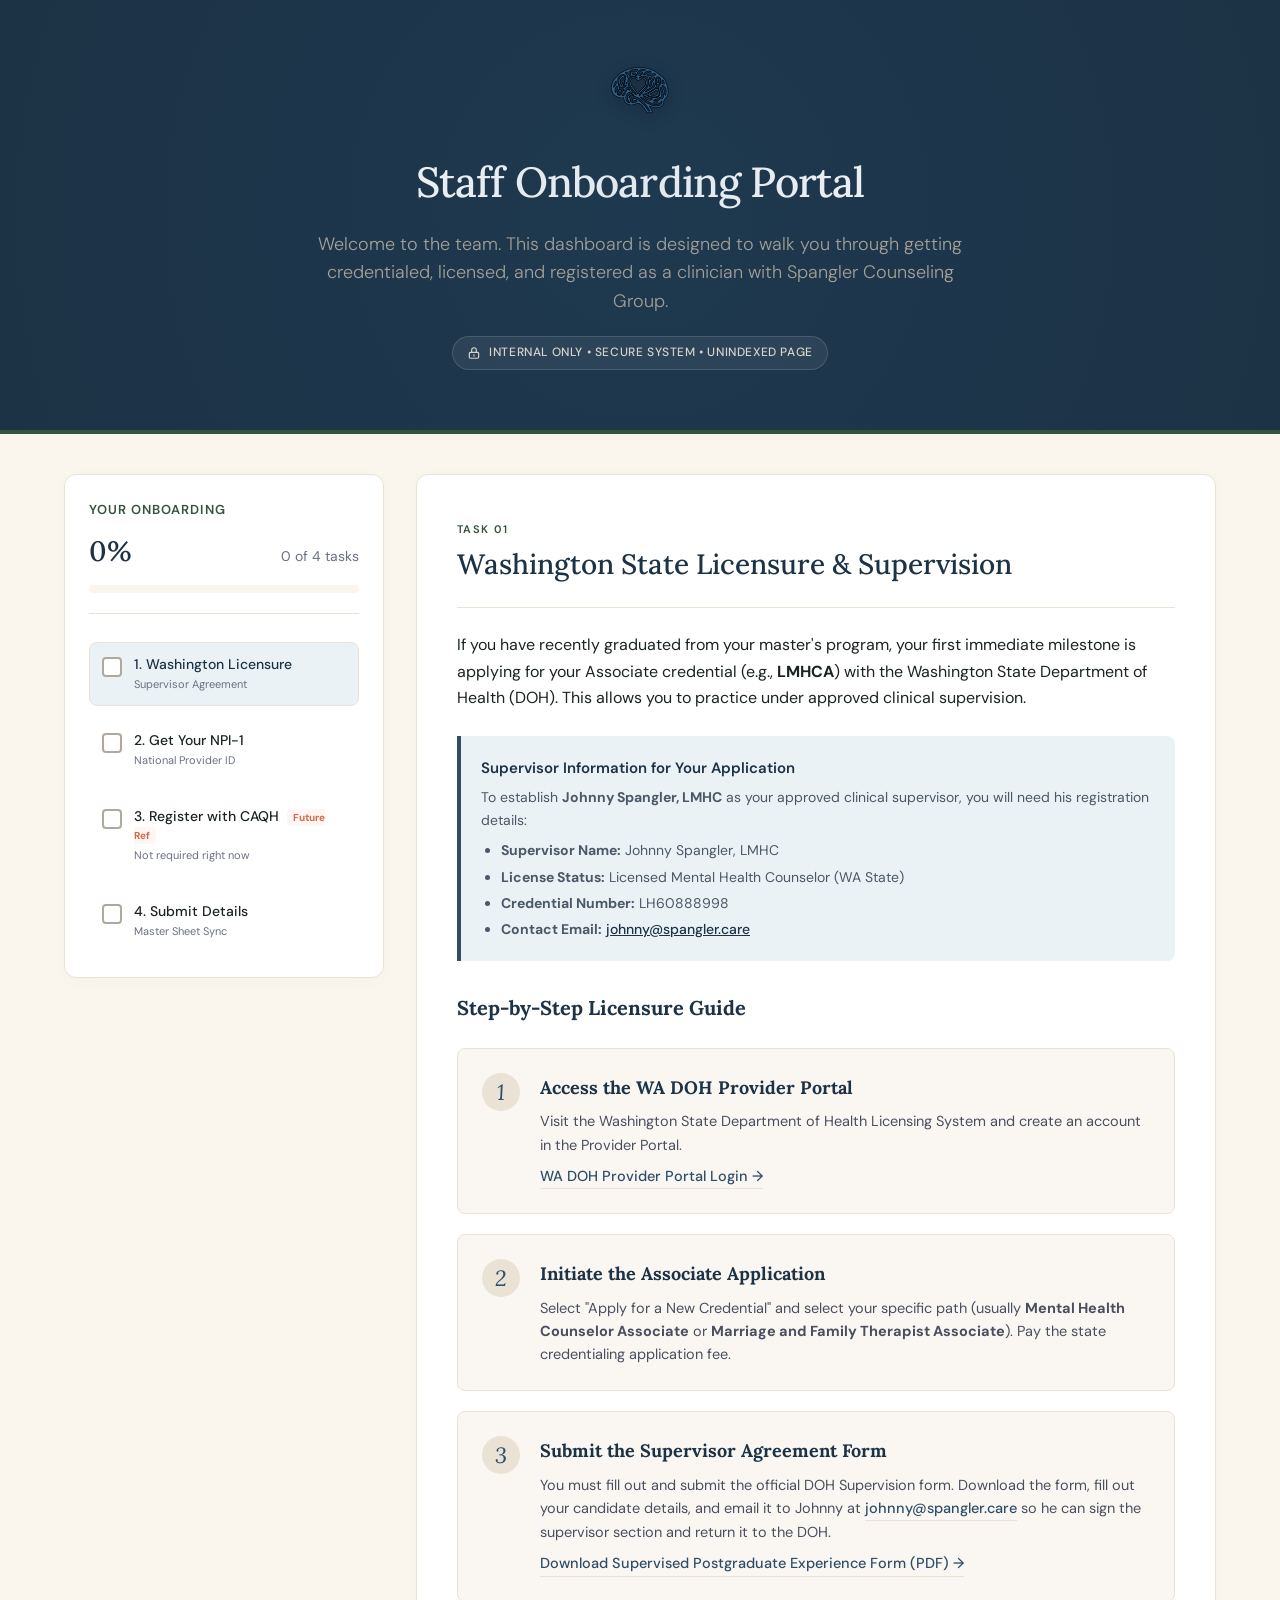
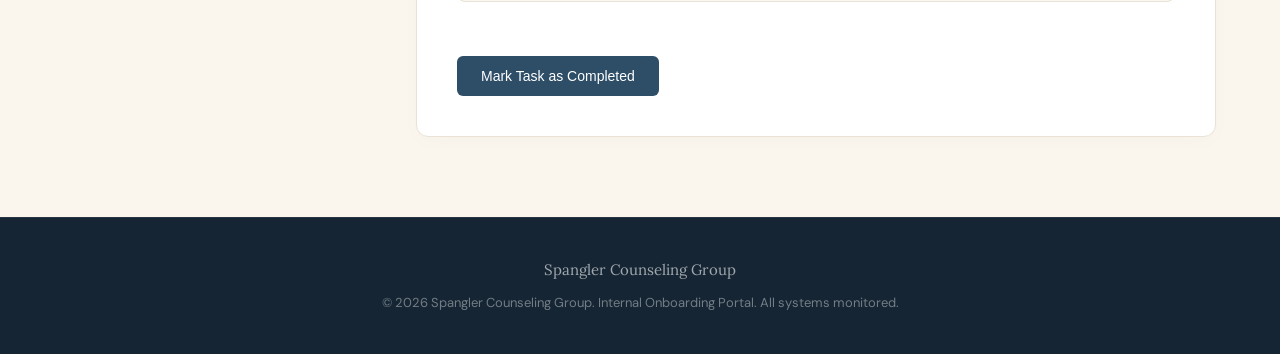
==== commit 6be94348: "Publish new sunset color scheme, scrolling floats, and layout refinements" ====
--- a/onboarding.html
+++ b/onboarding.html
@@ -54,11 +54,14 @@
   }
 
   *, *::before, *::after { box-sizing: border-box; margin: 0; padding: 0; }
-  html { scroll-behavior: smooth; }
+  html {
+    scroll-behavior: smooth;
+    background: var(--cream);
+  }
 
   body {
     font-family: 'DM Sans', sans-serif;
-    background: var(--ivory);
+    background: var(--cream);
     color: var(--ink);
     line-height: 1.65;
     font-size: 16px;
@@ -580,20 +583,9 @@
     }
   }
 
-  canvas#scroll-canvas {
-    position: fixed;
-    top: 0;
-    left: 0;
-    width: 100vw;
-    height: 100vh;
-    z-index: -1;
-    pointer-events: none;
-    opacity: 0.04;
-  }
-</style>
+  </style>
 </head>
 <body>
-<canvas id="scroll-canvas"></canvas>
 
 <!-- ─── HEADER ─── -->
 <header>
@@ -1024,179 +1016,33 @@
   });
 });
 
-// Ambient scroll-reactive branching streams (Inspiration-driven)
-function initScrollCanvas() {
-  const canvas = document.getElementById('scroll-canvas');
-  if (!canvas) return;
-  const ctx = canvas.getContext('2d');
+// Smooth scroll parallax floating for paragraph and card elements
+function initScrollFloat() {
+  const floaters = document.querySelectorAll('.content-card, .guide-step, .info-box, .progress-section');
   
-  let width = 0, height = 0;
-  let leftTree = null, rightTree = null;
-  const particles = [];
-  const nodesList = [];
+  function updateFloat() {
+    const viewHeight = window.innerHeight;
+    floaters.forEach(el => {
+      const rect = el.getBoundingClientRect();
+      // Process only elements currently visible in the viewport
+      if (rect.top < viewHeight && rect.bottom > 0) {
+        // Distance of the element center from the viewport center (normalized from -1 to 1)
+        const progress = (rect.top + rect.height / 2) / viewHeight;
+        // Map to a subtle translation range (-12px to +12px)
+        const yOffset = (progress - 0.5) * -16;
+        
+        el.style.transform = `translateY(${yOffset}px)`;
+        el.style.transition = 'transform 0.15s cubic-bezier(0.1, 0.8, 0.3, 1)';
+      }
+    });
+    requestAnimationFrame(updateFloat);
+  }
   
-  let lastScrollY = window.scrollY;
-  let scrollVelocity = 0;
-  let pulsePhase = 0;
-
-  function resize() {
-    width = canvas.width = window.innerWidth;
-    height = canvas.height = window.innerHeight;
-    
-    const margin = width > 768 ? 100 : 30;
-    const trunkLength = height * 0.32;
-    
-    leftTree = generateTree(margin, height + 40, -Math.PI / 2, trunkLength, 0, 3);
-    rightTree = generateTree(width - margin, height + 40, -Math.PI / 2, trunkLength, 0, 3);
-    
-    nodesList.length = 0;
-    extractJunctions(leftTree);
-    extractJunctions(rightTree);
-    
-    particles.length = 0;
-    const numParticles = width > 768 ? 32 : 12;
-    for (let i = 0; i < numParticles; i++) {
-      const tree = i < numParticles / 2 ? leftTree : rightTree;
-      particles.push(spawnParticle(tree));
-      particles[i].t = Math.random();
-      let steps = Math.floor(Math.random() * 3);
-      for (let s = 0; s < steps; s++) {
-        if (particles[i].segment.children.length > 0) {
-          particles[i].segment = particles[i].segment.children[Math.floor(Math.random() * particles[i].segment.children.length)];
-        }
-      }
-    }
-  }
-
-  function generateTree(x1, y1, angle, length, level, maxLevel) {
-    if (level > maxLevel) return null;
-    
-    const dx = Math.cos(angle) * length;
-    const dy = Math.sin(angle) * length;
-    const x2 = x1 + dx;
-    const y2 = y1 + dy;
-    
-    const side = level % 2 === 0 ? 1 : -1;
-    const cx = x1 + dx * 0.5 + Math.cos(angle + Math.PI/2) * length * 0.12 * side;
-    const cy = y1 + dy * 0.5 + Math.sin(angle + Math.PI/2) * length * 0.12 * side;
-    
-    const segment = { x1, y1, x2, y2, cx, cy, level, children: [] };
-    
-    if (level < maxLevel) {
-      const splitAngle1 = angle - (0.22 + Math.random() * 0.12);
-      const splitAngle2 = angle + (0.22 + Math.random() * 0.12);
-      const nextLength = length * (0.65 + Math.random() * 0.1);
-      
-      const child1 = generateTree(x2, y2, splitAngle1, nextLength, level + 1, maxLevel);
-      const child2 = generateTree(x2, y2, splitAngle2, nextLength, level + 1, maxLevel);
-      
-      if (child1) segment.children.push(child1);
-      if (child2) segment.children.push(child2);
-    }
-    
-    return segment;
-  }
-
-  function extractJunctions(segment) {
-    if (!segment) return;
-    nodesList.push({ x: segment.x2, y: segment.y2, level: segment.level });
-    segment.children.forEach(child => extractJunctions(child));
-  }
-
-  function spawnParticle(treeRoot) {
-    return {
-      treeRoot: treeRoot,
-      segment: treeRoot,
-      t: 0,
-      speed: 0.003 + Math.random() * 0.004,
-      size: 1.2 + Math.random() * 2.2,
-      pulseOffset: Math.random() * Math.PI
-    };
-  }
-
-  // Calculate coordinates along winding quadratic Bezier paths
-  function getBezierPoint(seg, t) {
-    const x = (1 - t) * (1 - t) * seg.x1 + 2 * (1 - t) * t * seg.cx + t * t * seg.x2;
-    const y = (1 - t) * (1 - t) * seg.y1 + 2 * (1 - t) * t * seg.cy + t * t * seg.y2;
-    return { x, y };
-  }
-
-  function drawTreePaths(seg) {
-    if (!seg) return;
-    
-    ctx.beginPath();
-    ctx.moveTo(seg.x1, seg.y1);
-    ctx.quadraticCurveTo(seg.cx, seg.cy, seg.x2, seg.y2);
-    ctx.strokeStyle = `rgba(255, 255, 255, ${0.16 - seg.level * 0.04})`;
-    ctx.lineWidth = 1.8 - seg.level * 0.4;
-    ctx.stroke();
-    
-    seg.children.forEach(child => drawTreePaths(child));
-  }
-
-  function animate() {
-    ctx.fillStyle = 'rgba(250, 246, 238, 0.08)';
-    ctx.fillRect(0, 0, width, height);
-    
-    drawTreePaths(leftTree);
-    drawTreePaths(rightTree);
-    
-    pulsePhase += 0.025 + Math.abs(scrollVelocity) * 0.04;
-    nodesList.forEach(node => {
-      const pulseSize = 2.5 + Math.sin(pulsePhase + node.x) * 1.5;
-      ctx.beginPath();
-      ctx.arc(node.x, node.y, pulseSize, 0, Math.PI * 2);
-      ctx.fillStyle = `rgba(255, 255, 255, ${0.22 - node.level * 0.04})`;
-      ctx.fill();
-    });
-    
-    particles.forEach(p => {
-      const currentSpeed = p.speed + Math.abs(scrollVelocity) * 0.008;
-      p.t += currentSpeed;
-      
-      if (p.t >= 1) {
-        p.t = 0;
-        if (p.segment.children.length > 0) {
-          p.segment = p.segment.children[Math.floor(Math.random() * p.segment.children.length)];
-        } else {
-          p.segment = p.treeRoot;
-        }
-      }
-      
-      const pos = getBezierPoint(p.segment, p.t);
-      const heightPercent = pos.y / height;
-      const hue = 20 + heightPercent * 250;
-      
-      const size = p.size + Math.sin(pulsePhase + p.pulseOffset) * 0.4;
-      const grad = ctx.createRadialGradient(pos.x, pos.y, 0, pos.x, pos.y, size * 2.5);
-      grad.addColorStop(0, `hsla(${hue}, 65%, 55%, 0.8)`);
-      grad.addColorStop(0.4, `hsla(${hue}, 65%, 55%, 0.3)`);
-      grad.addColorStop(1, `hsla(${hue}, 65%, 55%, 0)`);
-      
-      ctx.beginPath();
-      ctx.arc(pos.x, pos.y, size * 2.5, 0, Math.PI * 2);
-      ctx.fillStyle = grad;
-      ctx.fill();
-    });
-    
-    scrollVelocity *= 0.93;
-    requestAnimationFrame(animate);
-  }
-
-  window.addEventListener('scroll', () => {
-    const currentScrollY = window.scrollY;
-    scrollVelocity += (currentScrollY - lastScrollY) * 0.05;
-    scrollVelocity = Math.max(-25, Math.min(25, scrollVelocity));
-    lastScrollY = currentScrollY;
-  });
-  
-  window.addEventListener('resize', resize);
-  
-  resize();
-  animate();
+  // Use requestAnimationFrame loop for ultra-smooth rendering instead of standard scroll events
+  requestAnimationFrame(updateFloat);
 }
 
-initScrollCanvas();
+initScrollFloat();
 </script>
 
 </body>
